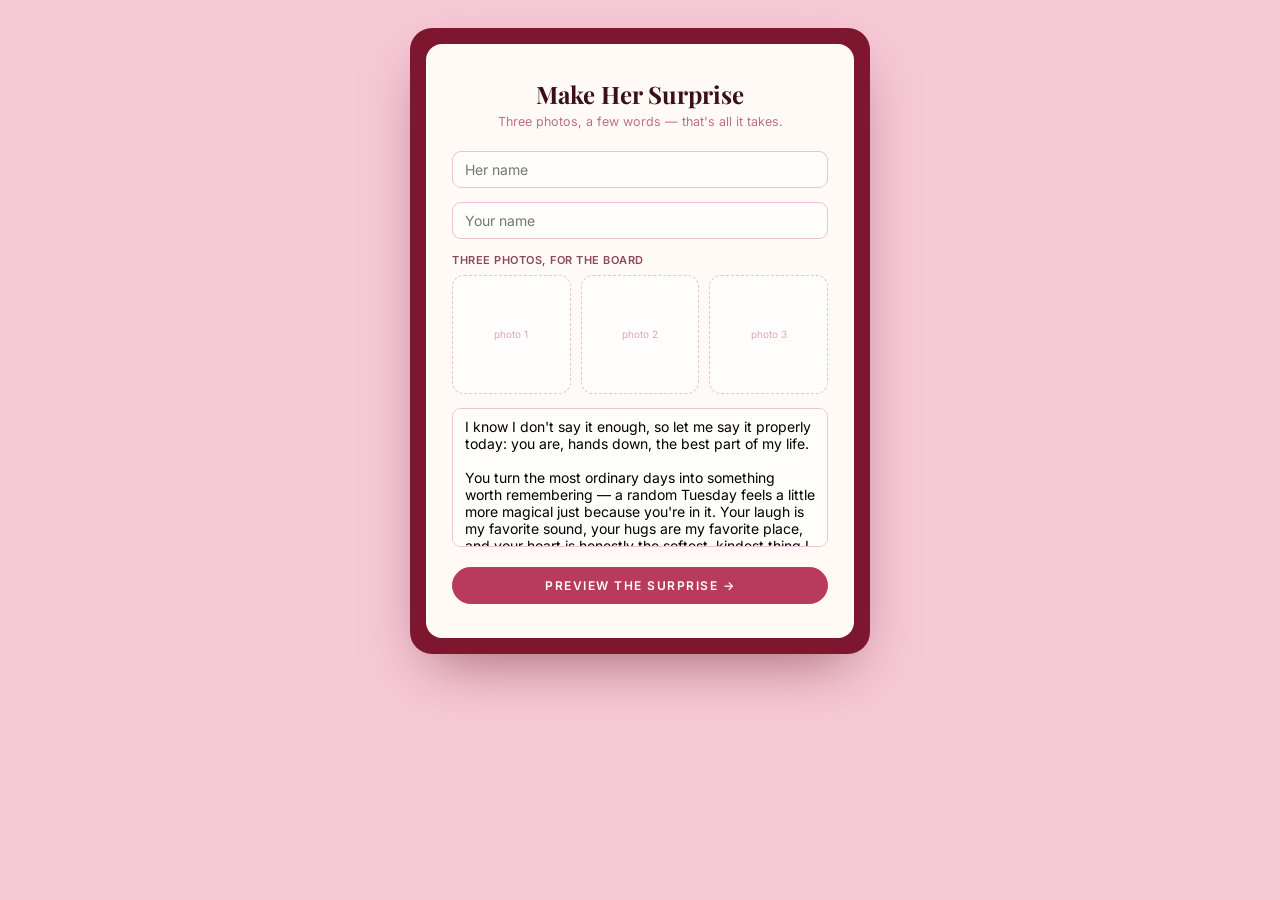
==== index.html @ c4ba706a "Update index.html" ====
<!DOCTYPE html>
<html lang="en">
<head>
<meta charset="UTF-8" />
<meta name="viewport" content="width=device-width, initial-scale=1.0" />
<title>Happy Girlfriend's Day 💕</title>
<link rel="preconnect" href="https://fonts.googleapis.com" />
<link rel="preconnect" href="https://fonts.gstatic.com" crossorigin />
<link href="https://fonts.googleapis.com/css2?family=Playfair+Display:ital,wght@0,600;0,700;1,500;1,600&family=Dancing+Script:wght@500;600;700&family=Inter:wght@400;500;600&display=swap" rel="stylesheet" />
<script src="https://checkout.razorpay.com/v1/checkout.js"></script>
<script src="https://cdn.jsdelivr.net/npm/@supabase/supabase-js@2"></script>
<script src="https://cdnjs.cloudflare.com/ajax/libs/jspdf/2.5.1/jspdf.umd.min.js"></script>
<script>
  // runs immediately, before the body paints — if this is a shared link
  // (?id=... or ?d=...) mark <html> so CSS can hide the edit form and show
  // a loader instead of ever letting it flash on screen
  (function(){
    var params = new URLSearchParams(location.search);
    if(params.get('id') || params.get('d')){
      document.documentElement.classList.add('viewer-boot');
    }
  })();
</script>
<style>
  *,*::before,*::after{box-sizing:border-box;margin:0;padding:0}
  body{
    font-family:'Inter',sans-serif;
    background:#f6c9d6;
    min-height:100vh;
    display:flex;align-items:flex-start;justify-content:center;
    padding:28px 14px 80px;
  }
  .font-display{font-family:'Playfair Display',serif}
  .font-script{font-family:'Dancing Script',cursive}

  /* ---- outer frame w/ bow+heart pattern ---- */
  .frame{
    width:100%;max-width:460px;
    background:#7d1730;
    border-radius:22px;
    padding:16px;
    position:relative;
    box-shadow:0 24px 60px -20px rgba(90,10,30,.55);
  }
  .frame-pattern{
    position:absolute;inset:0;border-radius:22px;
    background-image:
      radial-gradient(circle at 8% 12%, rgba(255,255,255,.05) 0 3px, transparent 4px),
      radial-gradient(circle at 32% 30%, rgba(255,255,255,.05) 0 3px, transparent 4px),
      radial-gradient(circle at 58% 10%, rgba(255,255,255,.05) 0 3px, transparent 4px),
      radial-gradient(circle at 84% 26%, rgba(255,255,255,.05) 0 3px, transparent 4px),
      radial-gradient(circle at 14% 54%, rgba(255,255,255,.05) 0 3px, transparent 4px),
      radial-gradient(circle at 44% 68%, rgba(255,255,255,.05) 0 3px, transparent 4px),
      radial-gradient(circle at 70% 52%, rgba(255,255,255,.05) 0 3px, transparent 4px),
      radial-gradient(circle at 92% 74%, rgba(255,255,255,.05) 0 3px, transparent 4px),
      radial-gradient(circle at 20% 88%, rgba(255,255,255,.05) 0 3px, transparent 4px),
      radial-gradient(circle at 62% 92%, rgba(255,255,255,.05) 0 3px, transparent 4px);
    pointer-events:none;
  }
  .frame-icons{position:absolute;inset:0;pointer-events:none;overflow:hidden;border-radius:22px}
  .frame-icons svg{position:absolute;opacity:.16}

  .card{
    position:relative;z-index:1;
    background:#fffaf5;
    border-radius:16px;
    min-height:560px;
    display:flex;flex-direction:column;
    overflow:hidden;
  }

  /* corner cherries */
  .corner-deco{position:absolute;width:46px;height:52px;z-index:2;opacity:.92}
  .corner-tr{top:14px;right:16px}
  .corner-bl{bottom:14px;left:16px;transform:scaleX(-1)}

  @keyframes fadeUp{from{opacity:0;transform:translateY(10px)}to{opacity:1;transform:translateY(0)}}
  @keyframes spin{to{transform:rotate(360deg)}}
  @keyframes pop{0%,100%{transform:scale(1)}50%{transform:scale(1.035)}}
  .fade-up{animation:fadeUp .5s ease both}
  .spinner{width:26px;height:26px;border-radius:50%;border:3px solid #ecc3cf;border-top-color:#b83b5e;animation:spin .8s linear infinite}

  .btn{
    padding:10px 26px;border-radius:24px;font-size:12px;font-weight:600;
    letter-spacing:1.5px;text-transform:uppercase;cursor:pointer;
    border:1.5px solid #b83b5e;background:#b83b5e;color:#fff;font-family:'Inter',sans-serif;
    transition:transform .15s,opacity .15s;
  }
  .btn:hover{transform:translateY(-1px)}
  .btn:disabled{opacity:.4;cursor:not-allowed;transform:none}
  .btn-ghost{
    padding:10px 26px;border-radius:24px;font-size:12px;font-weight:600;
    letter-spacing:1.5px;text-transform:uppercase;cursor:pointer;
    border:1.5px solid #b83b5e;background:transparent;color:#b83b5e;font-family:'Inter',sans-serif;
  }
  .btn-sm{padding:8px 16px;font-size:11px}

  .inp{
    width:100%;padding:9px 12px;border-radius:9px;border:1.5px solid #ecc3cf;
    font-size:14px;font-family:'Inter',sans-serif;outline:none;background:#fffdfb;
  }
  .inp:focus{border-color:#b83b5e}

  .photo-slot{
    border:1.5px dashed #ecc3cf;border-radius:12px;aspect-ratio:1/1;
    display:flex;align-items:center;justify-content:center;cursor:pointer;
    overflow:hidden;position:relative;background:#fffdfb;
  }
  .photo-slot img{width:100%;height:100%;object-fit:cover}

  ::-webkit-scrollbar{width:0}

  .write-cursor{
    display:inline-block;width:1.5px;height:12px;background:#b83b5e;
    margin-left:2px;vertical-align:-1px;animation:blinkCursor .9s steps(1) infinite;
  }
  @keyframes blinkCursor{50%{opacity:0}}

  /* ---- phone lock-screen notifications (step 0.5) ---- */
  .phone-bg{
    flex:1;display:flex;flex-direction:column;align-items:center;
    background:linear-gradient(180deg,#f6c9d6,#f3b4c8);
    padding:26px 18px 30px;
  }
  .phone-time{color:#fff;text-align:center;margin-bottom:22px;text-shadow:0 2px 6px rgba(120,20,50,.25)}
  .phone-time .hh{font-family:'Playfair Display',serif;font-size:44px;font-weight:700;line-height:1}
  .phone-time .dd{font-size:12px;letter-spacing:1px;margin-top:4px;opacity:.9;font-family:'Inter',sans-serif}
  .notif{
    width:100%;max-width:320px;background:#fffaf5;border-radius:16px;
    padding:11px 13px;display:flex;gap:10px;margin-bottom:10px;
    box-shadow:0 10px 20px -10px rgba(120,20,50,.35);
  }
  .notif-ico{width:34px;height:34px;border-radius:10px;flex-shrink:0;display:flex;align-items:center;justify-content:center;font-size:16px}
  .notif-body{flex:1;min-width:0}
  .notif-top{display:flex;justify-content:space-between;font-size:9.5px;color:#b8718a;text-transform:uppercase;letter-spacing:.4px;margin-bottom:2px;font-family:'Inter',sans-serif}
  .notif-sender{font-size:12.5px;font-weight:600;color:#3a0f1a;font-family:'Inter',sans-serif}
  .notif-msg{font-size:11.5px;color:#6b3648;white-space:nowrap;overflow:hidden;text-overflow:ellipsis;font-family:'Inter',sans-serif}
  .notif-target{
    cursor:pointer;background:#fdeef0;border:1.5px solid #e28aa3;
    animation:pop 1.6s ease-in-out infinite;
  }
  .notif-target .notif-ico{background:#b83b5e;color:#fff}
  .phone-hint{color:#fff;font-size:13px;margin-top:14px;text-shadow:0 1px 4px rgba(120,20,50,.25);font-family:'Dancing Script',cursive}

  /* ---- certification / agreement page ---- */
  .agree-card{
    background:#fffaf5;border:1.5px solid #ecc3cf;border-radius:16px;
    padding:18px 18px 20px;box-shadow:0 14px 28px -14px rgba(184,59,94,.35);
  }
  .agree-item{display:flex;gap:10px;align-items:flex-start;padding:9px 0;border-bottom:1px dashed #f3d3da;font-size:12px;color:#4a2530;line-height:1.4;font-family:'Inter',sans-serif}
  .agree-item:last-child{border-bottom:none}
  .agree-check{width:20px;height:20px;border:1.5px solid #ecc3cf;border-radius:6px;flex-shrink:0;display:flex;align-items:center;justify-content:center;background:#fff;margin-top:1px;font-size:13px;font-weight:700;color:#b83b5e}
  .agree-check.locked{background:#fdeef0;color:#e28aa3;border-color:#f3d3da}
  .agree-check.final{cursor:pointer}
  .agree-check.final.checked{background:#e8f5ea;color:#4a8a5c;border-color:#c8e6cb}
  .agree-final-row{cursor:pointer}
  .agree-terms{display:flex;justify-content:space-between;font-size:10.5px;color:#b8718a;margin-top:12px;padding-top:10px;border-top:1px solid #ecc3cf;font-family:'Inter',sans-serif}

  /* ---- pinterest-style vision board (final step) ---- */
  .board-masonry{column-count:2;column-gap:14px;padding:6px 4px 4px}
  .board-item{break-inside:avoid;margin-bottom:16px}
  .board-item.full-span{column-span:all}
  .board-photo{background:#fffefd;padding:8px 8px 22px;border-radius:3px;box-shadow:0 12px 24px -10px rgba(184,59,94,.45);position:relative}
  .board-photo img{width:100%;object-fit:cover;border-radius:1px;display:block;background:#f3d3da}
  .board-photo.focus img{aspect-ratio:4/5}
  .board-photo.side{width:80%;margin:0 auto}
  .board-photo.side img{aspect-ratio:1/1}
  .board-caption{position:absolute;left:50%;bottom:5px;transform:translateX(-50%);font-family:'Dancing Script',cursive;font-size:13px;font-weight:600;color:#b83b5e;white-space:nowrap}
  .board-note{background:#fff8f4;border:1px solid #f3d3da;border-radius:10px;padding:13px 12px;box-shadow:0 10px 20px -12px rgba(184,59,94,.4);font-size:10.5px;color:#6b3648;line-height:1.6;text-align:left}
  .board-note h4{font-family:'Dancing Script',cursive;font-size:16px;color:#b83b5e;margin-bottom:6px;font-weight:600;text-align:center}
  .board-note ul{list-style:none;text-align:left}
  .board-note li{margin-bottom:4px;padding-left:13px;position:relative}
  .board-note li::before{content:'♥';position:absolute;left:0;top:1px;font-size:8px;color:#e28aa3}
  .board-tape{position:absolute;width:44px;height:15px;background:rgba(247,214,222,.9);border:1px solid rgba(184,59,94,.15);top:-8px;left:50%;transform:translateX(-50%) rotate(-3deg);border-radius:2px;box-shadow:0 2px 3px rgba(0,0,0,.08);z-index:2}
  .board-clip{position:absolute;top:-12px;right:14px;font-size:20px;transform:rotate(14deg);z-index:2;filter:drop-shadow(0 2px 2px rgba(0,0,0,.15))}
  .board-heart{position:absolute;font-size:15px;z-index:2;filter:drop-shadow(0 1px 1px rgba(0,0,0,.12))}
  .board-quote{font-family:'Playfair Display',serif;font-style:italic;font-size:13px;color:#3a0f1a;padding:16px 18px;background:#fdeef0;border-radius:12px;line-height:1.65;position:relative}
  .board-quote::before,.board-quote::after{content:'"';font-family:'Playfair Display',serif;font-size:26px;color:#e28aa3;position:absolute}
  .board-quote::before{top:2px;left:8px}
  .board-quote::after{bottom:-14px;right:10px}
  .board-ribbon{background:#b83b5e;color:#fff;border-radius:10px;padding:12px 10px;font-size:11px;letter-spacing:.3px;text-align:center;line-height:1.6}
  .board-ribbon .font-script{font-size:16px;display:block;margin-top:2px}

  /* shared-link boot state — kills the form flash before JS decides what to show */
  html.viewer-boot #step-intake{display:none !important}
  html.viewer-boot #step-bootload{display:flex !important}
</style>
</head>
<body>

<div class="frame" id="frame">
  <div class="frame-pattern"></div>
  <div class="frame-icons" id="frame-icons"></div>
  <div class="card" id="card">

    <!-- ============ STEP BOOT — SHARED LINK LOADING / ERROR ============ -->
    <section id="step-bootload" style="display:none;flex:1;flex-direction:column;align-items:center;justify-content:center;padding:36px 26px;text-align:center">
      <div class="spinner" id="bootload-spinner"></div>
      <div style="margin-top:16px;font-size:12.5px;color:#b8718a" id="bootload-text">Opening your surprise…</div>
      <button id="bootload-retry" class="btn btn-sm" style="display:none;margin-top:18px" onclick="location.reload()">Retry</button>
    </section>

    <!-- ============ STEP 0 — INTAKE ============ -->
    <section id="step-intake" class="fade-up" style="padding:34px 26px;flex:1;display:flex;flex-direction:column">
      <div id="resume-banner" style="display:none;background:#fff2f5;border:1.5px solid #ecc3cf;border-radius:12px;padding:12px 14px;margin-bottom:18px;font-size:12px;color:#8a4a5c">
        <div style="margin-bottom:8px">You already paid for a surprise that didn't finish generating. Want to pick up where it left off?</div>
        <div style="display:flex;gap:8px">
          <button class="btn btn-sm" style="flex:1" onclick="resumePendingOrder()">Resume</button>
          <button class="btn-ghost btn-sm" style="flex:1" onclick="discardPendingOrder()">Discard</button>
        </div>
      </div>
      <div class="font-display" style="font-size:24px;font-weight:700;color:#3a0f1a;text-align:center;margin-bottom:4px">Make Her Surprise</div>
      <p style="text-align:center;color:#b8718a;font-size:12.5px;margin-bottom:22px">Three photos, a few words — that's all it takes.</p>

      <div style="display:flex;flex-direction:column;gap:14px">
        <input id="in-recipient" class="inp" placeholder="Her name" />
        <input id="in-sender" class="inp" placeholder="Your name" />

        <div>
          <div style="font-size:11px;color:#8a4a5c;font-weight:600;letter-spacing:.5px;text-transform:uppercase;margin-bottom:8px">Three photos, for the board</div>
          <div style="display:grid;grid-template-columns:repeat(3,1fr);gap:10px">
            <div class="photo-slot" data-slot="0" onclick="pickPhoto(0)"><span style="font-size:10px;color:#d9a9b5;text-align:center;padding:0 6px">photo 1</span></div>
            <div class="photo-slot" data-slot="1" onclick="pickPhoto(1)"><span style="font-size:10px;color:#d9a9b5;text-align:center;padding:0 6px">photo 2</span></div>
            <div class="photo-slot" data-slot="2" onclick="pickPhoto(2)"><span style="font-size:10px;color:#d9a9b5;text-align:center;padding:0 6px">photo 3</span></div>
          </div>
          <input type="file" id="file-input" accept="image/*" class="hidden" style="display:none" />
        </div>

        <textarea id="in-message" class="inp" rows="7" style="resize:none">I know I don't say it enough, so let me say it properly today: you are, hands down, the best part of my life.

You turn the most ordinary days into something worth remembering — a random Tuesday feels a little more magical just because you're in it. Your laugh is my favorite sound, your hugs are my favorite place, and your heart is honestly the softest, kindest thing I know.

Thank you for choosing me, again and again, even on the days I don't make it easy. I promise to keep choosing you right back — today, tomorrow, and every ordinary Tuesday after that.

Happy Girlfriend's Day, my love. You're stuck with me forever now. 💕</textarea>
      </div>

      <div id="intake-err" style="display:none;color:#c62828;font-size:12px;margin-top:10px">Add both names and a message first.</div>
      <button class="btn" style="margin-top:20px;width:100%" onclick="startPreview()">Preview the Surprise →</button>
    </section>

    <!-- ============ STEP PAY — COUPON + PAYMENT ============ -->
    <section id="step-payment" style="display:none;flex:1;flex-direction:column;padding:34px 26px">
      <div class="font-display" style="font-size:22px;font-weight:700;color:#3a0f1a;text-align:center;margin-bottom:6px">Almost there</div>
      <p style="text-align:center;color:#b8718a;font-size:12.5px;margin-bottom:26px">Unlock the link to send it to her.</p>

      <div style="background:#fff2f5;border-radius:14px;padding:20px;text-align:center;margin-bottom:18px">
        <div style="font-size:11px;letter-spacing:1.5px;text-transform:uppercase;color:#b8718a;margin-bottom:6px">Total</div>
        <div class="font-display" id="pay-price" style="font-size:34px;font-weight:700;color:#b83b5e">₹99</div>
        <div id="pay-coupon-applied" style="display:none;font-size:11px;color:#4a8a5c;margin-top:4px"></div>
      </div>

      <div style="display:flex;gap:8px;margin-bottom:6px">
        <input id="in-coupon" class="inp" placeholder="Have a coupon code?" style="text-transform:uppercase" />
        <button class="btn-ghost btn-sm" onclick="applyCoupon()">Apply</button>
      </div>
      <div id="coupon-err" style="display:none;color:#c62828;font-size:12px;margin-bottom:8px">Invalid coupon code.</div>

      <button id="pay-btn" class="btn" style="margin-top:18px;width:100%" onclick="handlePayment()">Pay & Get Link</button>
      <button class="btn-ghost" style="margin-top:10px;width:100%" onclick="goTo('step-gallery')">← Back</button>

      <div id="pay-loading" style="display:none;align-items:center;justify-content:center;gap:10px;margin-top:18px">
        <div class="spinner"></div>
        <span id="pay-loading-text" style="font-size:12.5px;color:#b8718a">Creating your surprise…</span>
      </div>

      <div id="pay-fail" style="display:none;background:#fff2f5;border:1.5px solid #ecc3cf;border-radius:12px;padding:14px;margin-top:18px;font-size:12px;color:#8a4a5c;text-align:center">
        <div style="margin-bottom:10px">Payment went through, but we hit a snag creating the link. Your payment is safe — just tap retry.</div>
        <button class="btn" style="width:100%" onclick="retryFinalize()">Retry</button>
      </div>
    </section>

    <!-- ============ STEP LINK — SHAREABLE LINK ============ -->
    <section id="step-linkout" style="display:none;flex:1;flex-direction:column;align-items:center;justify-content:center;padding:36px 26px;text-align:center">
      <div class="font-display fade-up" style="font-size:22px;font-weight:700;color:#3a0f1a;margin-bottom:10px">It's ready 💕</div>
      <p style="color:#b8718a;font-size:12.5px;margin-bottom:20px">Copy this link and send it to her.</p>
      <div style="display:flex;gap:8px;width:100%">
        <input id="out-link" class="inp" readonly style="font-size:11px" />
        <button class="btn btn-sm" onclick="copyLink()">Copy</button>
      </div>
      <div id="copy-msg" style="display:none;color:#4a8a5c;font-size:11px;margin-top:8px">Copied!</div>
      <button class="btn-ghost" style="margin-top:20px" onclick="goTo('step-notifications')">Preview it</button>
    </section>

    <!-- ============ STEP 1 — NOTIFICATIONS (phone lock screen) ============ -->
    <section id="step-notifications" style="display:none;flex:1;flex-direction:column">
      <button id="notif-edit-btn" class="btn-ghost btn-sm" style="position:absolute;top:14px;left:14px;z-index:5" onclick="goTo('step-intake')">← Edit</button>
      <div class="phone-bg">
        <div class="phone-time">
          <div class="hh" id="notif-clock">9:41</div>
          <div class="dd">Girlfriend's Day</div>
        </div>

        <div class="notif">
          <div class="notif-ico" style="background:#ffe3ec">📦</div>
          <div class="notif-body">
            <div class="notif-top"><span>Delivery</span><span>2m</span></div>
            <div class="notif-sender">Your package</div>
            <div class="notif-msg">Out for delivery, arriving today</div>
          </div>
        </div>
        <div class="notif">
          <div class="notif-ico" style="background:#e3f3e6">💧</div>
          <div class="notif-body">
            <div class="notif-top"><span>Reminder</span><span>6m</span></div>
            <div class="notif-sender">Hydration check</div>
            <div class="notif-msg">Drink some water, you forgot again</div>
          </div>
        </div>
        <div class="notif">
          <div class="notif-ico" style="background:#f3e3fb">🎧</div>
          <div class="notif-body">
            <div class="notif-top"><span>Music</span><span>14m</span></div>
            <div class="notif-sender">Your playlist</div>
            <div class="notif-msg">Updated with 12 new tracks</div>
          </div>
        </div>
        <div class="notif notif-target" onclick="openNotification()">
          <div class="notif-ico">💌</div>
          <div class="notif-body">
            <div class="notif-top"><span>Now</span><span>•</span></div>
            <div class="notif-sender" id="notif-sender-name">Someone</div>
            <div class="notif-msg">sent you something 💕 tap to open</div>
          </div>
        </div>
        <div class="phone-hint">tap the glowing one</div>
      </div>
    </section>

    <!-- ============ STEP 2 — ENVELOPE ============ -->
    <section id="step-envelope" style="display:none;flex:1;flex-direction:column;align-items:center;justify-content:center;padding:36px 26px;text-align:center">
      <button id="env-edit-btn" class="btn-ghost btn-sm" style="position:absolute;top:14px;left:14px;z-index:5" onclick="goBackTo('step-intake')">← Edit</button>
      <div class="font-display fade-up" style="font-size:26px;font-weight:700;color:#3a0f1a;margin-bottom:26px" id="env-title">Happy Girlfriend's Day</div>

      <div id="envelope" class="fade-up" onclick="openEnvelope()" style="cursor:pointer;width:230px;position:relative;perspective:600px">
        <div style="width:230px;height:150px;background:#fff6f0;border-radius:6px;position:relative;box-shadow:0 16px 30px -12px rgba(90,10,30,.35);overflow:hidden">
          <img id="env-photo" src="photo1.jpeg" style="width:100%;height:100%;object-fit:cover;opacity:.9" />
          <div style="position:absolute;inset:0;background:linear-gradient(160deg,rgba(255,246,240,.55),rgba(255,246,240,.15))"></div>
          <div id="env-flap" style="position:absolute;top:0;left:0;width:0;height:0;border-left:115px solid transparent;border-right:115px solid transparent;border-top:78px solid #fdeef0;transform-origin:top;transition:transform .6s ease"></div>
          <div style="position:absolute;top:58px;left:50%;transform:translateX(-50%);width:38px;height:38px;border-radius:50%;background:radial-gradient(circle at 35% 30%,#e28aa3,#b83b5e);display:flex;align-items:center;justify-content:center;box-shadow:0 3px 6px rgba(0,0,0,.25);z-index:2">
            <span style="color:#fff;font-family:'Playfair Display',serif;font-style:italic;font-size:16px">C</span>
          </div>
        </div>
      </div>
      <div class="font-script fade-up" style="font-size:15px;color:#b8718a;margin-top:18px" id="env-hint">tap to open</div>
      <div style="font-size:10px;letter-spacing:2px;color:#d9a9b5;text-transform:uppercase;margin-top:30px">designs by joy</div>
    </section>

    <!-- ============ STEP 2.5 — GIF WELCOME ============ -->
    <section id="step-gif" style="display:none;flex:1;flex-direction:column;align-items:center;justify-content:center;padding:34px 26px;text-align:center;position:relative;overflow:hidden">
      <button class="btn-ghost btn-sm" style="position:absolute;top:14px;left:14px;z-index:5" onclick="goBackTo('step-envelope')">← Back</button>
      <div style="position:absolute;top:18px;left:22px;font-size:16px;opacity:.5">🎀</div>
      <div style="position:absolute;top:26px;right:26px;font-size:14px;opacity:.5">💗</div>
      <div style="position:absolute;bottom:22px;left:28px;font-size:14px;opacity:.4">💌</div>
      <div style="position:absolute;bottom:16px;right:20px;font-size:16px;opacity:.5">🎀</div>

      <div class="font-script fade-up" style="font-size:28px;color:#b83b5e;margin-bottom:4px">welcome, love</div>
      <p class="fade-up" style="color:#8a4a5c;font-size:12px;margin-bottom:22px;letter-spacing:.3px">a little something, just for you</p>

      <div class="fade-up" style="width:200px;background:#fffaf5;padding:10px 10px 16px;border-radius:16px;box-shadow:0 20px 36px -14px rgba(184,59,94,.45);transform:rotate(-2deg);position:relative;border:1px solid #f3d3da">
        <div style="position:absolute;top:-12px;left:-12px;font-size:22px;transform:rotate(-8deg)">💗</div>
        <div style="position:absolute;top:-10px;right:-14px;font-size:18px;transform:rotate(10deg)">🎀</div>
        <img src="https://media1.giphy.com/media/v1.Y2lkPTc5MGI3NjExeHk0c2pwMHNnMHVtMmEzNnlyNzhjN2J0OXpiMTJyZ3JjMTdzd21paiZlcD12MV9pbnRlcm5hbF9naWZfYnlfaWQmY3Q9Zw/s6fnVyWTfM2nUKuMVY/giphy.gif" alt="a warm hug" style="width:100%;border-radius:10px;display:block" />
        <div style="position:absolute;bottom:-10px;right:-10px;font-size:20px;transform:rotate(-6deg)">💕</div>
      </div>

      <div class="font-display fade-up" style="font-size:14.5px;font-style:italic;color:#3a0f1a;margin-top:24px;max-width:260px;line-height:1.65">
        Every hug, every quiet moment, every little "us" — that's what this is for.
      </div>
      <div class="font-script fade-up" style="font-size:15px;color:#b8718a;margin-top:6px">happy girlfriend's day 💕</div>

      <button class="btn fade-up" style="margin-top:28px" onclick="goTo('step-letter')">Open the letter →</button>
    </section>

    <!-- ============ STEP 3 — LETTER ============ -->
    <section id="step-letter" style="display:none;flex:1;flex-direction:column">
      <div style="display:flex;flex:1;min-height:0">
        <div style="width:38%;position:relative;overflow:hidden">
          <img id="letter-photo" src="photo.jpeg" style="width:100%;height:100%;object-fit:cover" />
        </div>
        <div style="width:62%;padding:26px 20px 20px;display:flex;flex-direction:column;position:relative">
          <div style="position:absolute;top:12px;right:14px;font-size:15px;opacity:.55">💗</div>
          <div class="font-display" style="font-size:19px;font-style:italic;font-weight:600;color:#3a0f1a;margin-bottom:6px">Dear <span id="letter-name"></span>,</div>
          <div style="width:34px;height:2px;background:#e7b9c6;border-radius:2px;margin-bottom:14px"></div>
          <div id="letter-body" style="font-size:12.5px;line-height:22px;color:#4a2530;flex:1;overflow-y:auto;white-space:pre-wrap;border-left:1.5px dashed #ecc3cf;padding-left:10px;background-image:repeating-linear-gradient(to bottom, transparent, transparent 21px, #f3d3da 22px);background-position:10px 3px"><span id="letter-body-text"></span><span id="letter-cursor" class="write-cursor"></span></div>
          <div class="font-display" style="font-style:italic;font-size:13px;color:#b83b5e;margin-top:14px;text-align:right">— <span id="letter-sender"></span></div>
          <div style="display:flex;justify-content:space-between;margin-top:14px">
            <button class="btn-ghost btn-sm" onclick="goTo('step-gif')">← Back</button>
            <button class="btn btn-sm" onclick="goTo('step-agreement')">Next</button>
          </div>
        </div>
      </div>
    </section>

    <!-- ============ STEP 3.5 — CERTIFICATION / AGREEMENT ============ -->
    <section id="step-agreement" style="display:none;flex:1;flex-direction:column;padding:30px 24px 24px">
      <div class="font-display" style="font-size:19px;font-weight:700;color:#3a0f1a;text-align:center;margin-bottom:2px">Certificate of Official Girlfriend-ness</div>
      <div class="font-script" style="font-size:15px;color:#b83b5e;text-align:center;margin-bottom:16px">read carefully, tick honestly</div>

      <div class="agree-card">
        <div style="font-size:11px;color:#b8718a;margin-bottom:10px;font-family:'Inter',sans-serif">By continuing, <b id="agree-recipient-name" style="color:#3a0f1a">she</b> confirms the following is true:</div>

        <div class="agree-item"><div class="agree-check locked">✓</div><div>Puts up with his jokes, every single time</div></div>
        <div class="agree-item"><div class="agree-check locked">✓</div><div>Steals the blanket and somehow still gets the credit</div></div>
        <div class="agree-item"><div class="agree-check locked">✓</div><div>Always right, even when she isn't — especially then</div></div>
        <div class="agree-item"><div class="agree-check locked">✓</div><div>Makes an ordinary Tuesday feel like a good day</div></div>
        <div class="agree-item agree-final-row" onclick="toggleAgree()">
          <div class="agree-check final" id="agree-final-check"></div>
          <div><b>Officially agrees to stay his favorite person — no takebacks, no expiry</b></div>
        </div>

        <div class="agree-terms">
          <span>Term: Forever</span>
          <span>Notice period: None</span>
        </div>
      </div>

      <div style="display:flex;flex-direction:column;gap:10px;margin-top:20px">
        <button id="agree-cert-btn" class="btn" style="width:100%" disabled onclick="downloadCertificate()">Download Certificate</button>
        <div style="display:flex;justify-content:space-between">
          <button class="btn-ghost btn-sm" onclick="goBackToLetter()">← Back</button>
          <button id="agree-next-btn" class="btn-ghost btn-sm" disabled onclick="goTo('step-gallery')">Continue →</button>
        </div>
      </div>
    </section>

    <!-- ============ STEP 4 — VISION BOARD (pinterest-style masonry, final) ============ -->
    <section id="step-gallery" style="display:none;flex:1;flex-direction:column;padding:28px 22px 24px;text-align:center;overflow-y:auto">
      <div class="font-script fade-up" style="font-size:22px;color:#3a0f1a;margin-bottom:4px">every little moment, with you</div>
      <div class="fade-up" style="font-size:10.5px;letter-spacing:1px;color:#cda5ae;text-transform:uppercase;margin-bottom:16px">pinned, just for her</div>

      <div class="board-masonry">

        <!-- focus photo 1 (user upload #1) -->
        <div class="board-item fade-up">
          <div class="board-photo focus" style="transform:rotate(-4deg)">
            <div class="board-tape" style="transform:translateX(-50%) rotate(-6deg)"></div>
            <img id="board-photo-0" src="" />
            <div class="board-caption">My Favorite Person</div>
          </div>
        </div>

        <!-- note -->
        <div class="board-item fade-up" style="transform:rotate(2deg)">
          <div class="board-note">
            <h4>Reasons Why I Love You</h4>
            <ul>
              <li>You understand me like no one else</li>
              <li>You make me smile every day</li>
              <li>You're my peace in the chaos</li>
              <li>You're my today &amp; all my tomorrows</li>
            </ul>
          </div>
        </div>

        <!-- local secondary photo A -->
        <div class="board-item fade-up">
          <div class="board-photo side" style="transform:rotate(3deg)">
            <span class="board-clip">📎</span>
            <img src="photo.jpeg" />
            <div class="board-caption">For my Love</div>
          </div>
        </div>

        <!-- focus photo 2 (user upload #2) -->
        <div class="board-item fade-up">
          <div class="board-photo focus" style="transform:rotate(3deg)">
            <span class="board-clip">📎</span>
            <img id="board-photo-1" src="" />
            <div class="board-caption">My Happiness</div>
          </div>
        </div>

        <!-- quote, full width -->
        <div class="board-item full-span fade-up" style="padding:0 4px">
          <div class="board-quote">You're not just my girlfriend — you're my best friend, my safe place, and my greatest blessing.</div>
        </div>

        <!-- focus photo 3 (user upload #3) -->
        <div class="board-item fade-up">
          <div class="board-photo focus" style="transform:rotate(-3deg)">
            <div class="board-tape"></div>
            <img id="board-photo-2" src="" />
            <div class="board-caption">You + Me</div>
          </div>
        </div>

        <!-- note -->
        <div class="board-item fade-up" style="transform:rotate(-2deg)">
          <div class="board-note">
            <h4>With You</h4>
            <ul>
              <li>I laugh a little louder</li>
              <li>I worry a little less</li>
              <li>I smile a lot more</li>
              <li>I love a lot deeper</li>
            </ul>
          </div>
        </div>

        <!-- local secondary photo B -->
        <div class="board-item fade-up">
          <div class="board-photo side" style="transform:rotate(-2deg)">
            <span class="board-clip" style="right:auto;left:14px;transform:rotate(-14deg)">📎</span>
            <img src="download (1).png" />
            <div class="board-caption">The Goal</div>
          </div>
        </div>

        <!-- ribbon, full width -->
        <div class="board-item full-span fade-up">
          <div class="board-ribbon">
            every moment with you is my favorite
            <span class="font-script">I Love You 💕</span>
          </div>
        </div>

      </div>

      <div style="display:flex;justify-content:space-between;margin-top:26px" id="gallery-actions">
        <button class="btn-ghost" onclick="goTo('step-agreement')">← Back</button>
        <button class="btn" onclick="goToPayment()">Generate Link →</button>
      </div>
      <button class="btn-ghost" style="margin-top:10px;width:100%" onclick="restartFlow()" id="gallery-restart">Start Over</button>
    </section>

  </div>
</div>

<script>
/* ---------- config ---------- */
const SUPABASE_URL = 'https://sdllonxgnaxlyvtowfku.supabase.co';
const SUPABASE_ANON_KEY = 'eyJhbGciOiJIUzI1NiIsInR5cCI6IkpXVCJ9.eyJpc3MiOiJzdXBhYmFzZSIsInJlZiI6InNkbGxvbnhnbmF4bHl2dG93Zmt1Iiwicm9sZSI6ImFub24iLCJpYXQiOjE3ODUxMzk3OTQsImV4cCI6MjEwMDcxNTc5NH0.tn2vWiph6mAv7VKdM4Hl8_VtegmDbfTvZirxiZovL4M';
const sb = window.supabase.createClient(SUPABASE_URL, SUPABASE_ANON_KEY);
const RAZORPAY_KEY = 'rzp_live_SmizRaPApu81ZS';
const BASE_PRICE = 99;
const COUPONS = { 'FAHH': 0, 'FAHH1': 1, 'LOVE': 59, 'ANJ50': 59 };
const PHOTO_COUNT = 3; // photos collected from the user for the vision board's focus spots

/* ---------- state ---------- */
let state = { recipient:'', sender:'', message:'', photos:[null,null,null], photoFiles:[null,null,null] };
let activeSlot = null;
let currentPrice = BASE_PRICE;
let appliedCoupon = null;
let isViewerMode = false;

/* ---------- decorative corner cherries + scattered bow/heart icons ---------- */
function cherrySVG(){
  return `<svg viewBox="0 0 40 44" width="40" height="44" xmlns="http://www.w3.org/2000/svg">
    <path d="M20 4 Q20 14 20 20" stroke="#e7b9c6" stroke-width="1.4" fill="none"/>
    <path d="M12 6 Q20 2 28 6" stroke="#e7b9c6" stroke-width="1.4" fill="none"/>
    <circle cx="14" cy="30" r="8" fill="#b83b5e"/>
    <circle cx="26" cy="30" r="8" fill="#93304c"/>
  </svg>`;
}
(function initDeco(){
  const tr=document.createElement('div'); tr.className='corner-deco corner-tr'; tr.innerHTML=cherrySVG();
  const bl=document.createElement('div'); bl.className='corner-deco corner-bl'; bl.innerHTML=cherrySVG();
  document.getElementById('frame').append(tr,bl);
})();

function bowHeartSVG(){
  return `<svg viewBox="0 0 30 30" width="22" height="22"><path d="M15 8c-2-4-8-3-8 1 0 4 5 6 8 10 3-4 8-6 8-10 0-4-6-5-8-1z" fill="#ffffff"/></svg>`;
}
(function scatterIcons(){
  const wrap = document.getElementById('frame-icons');
  const positions = [[6,8],[88,6],[10,92],[90,90],[50,4],[4,50],[94,50],[50,95]];
  positions.forEach(([x,y])=>{
    const el=document.createElement('div');
    el.style.left=x+'%'; el.style.top=y+'%'; el.style.transform='translate(-50%,-50%)';
    el.innerHTML=bowHeartSVG();
    wrap.appendChild(el);
  });
})();

/* ---------- intake ---------- */
function pickPhoto(idx){ activeSlot = idx; document.getElementById('file-input').click(); }

function compressImage(file, maxDim=720, quality=0.68){
  return new Promise((resolve, reject)=>{
    const reader = new FileReader();
    reader.onerror = ()=> reject(new Error('Could not read file'));
    reader.onload = (e)=>{
      const img = new Image();
      img.onerror = ()=> reject(new Error('Could not load image'));
      img.onload = ()=>{
        let w = img.width, h = img.height;
        if(w > h && w > maxDim){ h = Math.round(h * maxDim / w); w = maxDim; }
        else if(h >= w && h > maxDim){ w = Math.round(w * maxDim / h); h = maxDim; }
        const canvas = document.createElement('canvas');
        canvas.width = w; canvas.height = h;
        canvas.getContext('2d').drawImage(img, 0, 0, w, h);
        resolve(canvas.toDataURL('image/jpeg', quality));
      };
      img.src = e.target.result;
    };
    reader.readAsDataURL(file);
  });
}
function dataUrlToBlob(dataUrl){
  const [meta, b64] = dataUrl.split(',');
  const mime = meta.match(/:(.*?);/)[1];
  const bin = atob(b64);
  const arr = new Uint8Array(bin.length);
  for(let i=0;i<bin.length;i++) arr[i] = bin.charCodeAt(i);
  return new Blob([arr], { type: mime });
}

document.getElementById('file-input').addEventListener('change', async e=>{
  const file = e.target.files[0];
  const idx = activeSlot;
  if(!file || idx===null) return;
  const slot = document.querySelector(`.photo-slot[data-slot="${idx}"]`);
  slot.innerHTML = `<span style="font-size:10px;color:#d9a9b5">optimizing…</span>`;
  try{
    const dataUrl = await compressImage(file);
    state.photos[idx] = dataUrl;          // preview + localStorage-safe copy
    state.photoFiles[idx] = dataUrl;      // uploaded as a blob at finalize time
    slot.innerHTML = `<img src="${dataUrl}" />`;
  }catch(err){
    console.error(err);
    slot.innerHTML = `<span style="font-size:10px;color:#c62828;text-align:center;padding:0 6px">couldn't read that photo — try another</span>`;
  }
  e.target.value = '';
});

function startPreview(){
  const recipient = document.getElementById('in-recipient').value.trim();
  const sender = document.getElementById('in-sender').value.trim();
  const message = document.getElementById('in-message').value.trim();
  if(!recipient || !sender || !message){
    document.getElementById('intake-err').style.display='block';
    return;
  }
  document.getElementById('intake-err').style.display='none';
  state.recipient = recipient; state.sender = sender; state.message = message;

  document.getElementById('notif-sender-name').textContent = sender;
  document.getElementById('env-title').textContent = `Happy Girlfriend's Day`;
  document.getElementById('env-photo').src = state.photos[0] || 'photo1.jpeg';
  document.getElementById('letter-name').textContent = recipient;
  document.getElementById('letter-sender').textContent = sender;
  document.getElementById('agree-recipient-name').textContent = recipient || 'she';
  populateBoard(state.photos);

  goTo('step-notifications');
}

function goToPayment(){
  currentPrice = BASE_PRICE;
  appliedCoupon = null;
  document.getElementById('pay-price').textContent = '₹' + currentPrice;
  document.getElementById('pay-coupon-applied').style.display = 'none';
  document.getElementById('in-coupon').value = '';
  document.getElementById('coupon-err').style.display = 'none';
  updatePayBtnLabel();

  goTo('step-payment');
}

/* ---------- coupons ---------- */
function applyCoupon(){
  const code = document.getElementById('in-coupon').value.trim().toUpperCase();
  const errEl = document.getElementById('coupon-err');
  if(!code || !(code in COUPONS)){
    errEl.style.display = 'block';
    return;
  }
  errEl.style.display = 'none';
  appliedCoupon = code;
  currentPrice = COUPONS[code];
  document.getElementById('pay-price').textContent = '₹' + currentPrice;
  const appliedEl = document.getElementById('pay-coupon-applied');
  appliedEl.style.display = 'block';
  appliedEl.textContent = `"${code}" applied`;
  updatePayBtnLabel();
}
function updatePayBtnLabel(){
  document.getElementById('pay-btn').textContent = currentPrice === 0 ? 'Get Link — Free' : `Pay ₹${currentPrice} & Get Link`;
}

/* ---------- resilience helpers ---------- */
const PENDING_KEY = 'gfday_pending_order_v1';

function saveOrderLocal(order){
  try{ localStorage.setItem(PENDING_KEY, JSON.stringify(order)); }catch(e){ console.warn('localStorage save failed', e); }
}
function loadOrderLocal(){
  try{
    const raw = localStorage.getItem(PENDING_KEY);
    return raw ? JSON.parse(raw) : null;
  }catch(e){ return null; }
}
function clearOrderLocal(){
  try{ localStorage.removeItem(PENDING_KEY); }catch(e){}
}

async function withRetry(fn, { attempts=4, baseDelay=1000, onAttempt=null } = {}){
  let lastErr;
  for(let i=0;i<attempts;i++){
    try{
      if(onAttempt) onAttempt(i+1, attempts);
      return await fn();
    }catch(err){
      lastErr = err;
      console.warn(`Attempt ${i+1}/${attempts} failed:`, err);
      if(i < attempts-1){
        const delay = baseDelay * Math.pow(2, i) + Math.random()*300;
        await new Promise(r=>setTimeout(r, delay));
      }
    }
  }
  throw lastErr;
}

function setLoadingText(msg){
  const el = document.getElementById('pay-loading-text');
  if(el) el.textContent = msg;
}

function ensureRazorpayLoaded(){
  return new Promise((resolve, reject)=>{
    if(window.Razorpay) return resolve();
    const existing = document.querySelector('script[src*="checkout.razorpay.com"]');
    const script = document.createElement('script');
    script.src = 'https://checkout.razorpay.com/v1/checkout.js';
    script.onload = ()=> window.Razorpay ? resolve() : reject(new Error('Razorpay failed to initialize'));
    script.onerror = ()=> reject(new Error('Could not load payment gateway — check your connection'));
    if(existing){
      // give the original tag a moment before assuming it failed
      setTimeout(()=> window.Razorpay ? resolve() : document.head.appendChild(script), 800);
    } else {
      document.head.appendChild(script);
    }
  });
}

/* ---------- payment ---------- */
async function handlePayment(){
  // don't let a slow tap fire twice
  const btn = document.getElementById('pay-btn');
  if(btn.disabled) return;

  if(currentPrice === 0){
    const order = {
      paymentId: 'free_' + crypto.randomUUID(),
      recipient: state.recipient, sender: state.sender, message: state.message,
      photos: state.photoFiles, price: currentPrice, coupon: appliedCoupon, ts: Date.now()
    };
    saveOrderLocal(order);
    finalizeSurprise(order);
    return;
  }

  btn.disabled = true;
  document.getElementById('pay-fail').style.display = 'none';
  try{
    await ensureRazorpayLoaded();
  }catch(err){
    btn.disabled = false;
    alert(err.message || "Couldn't load the payment gateway. Check your connection and try again.");
    return;
  }
  btn.disabled = false;

  const rzp = new Razorpay({
    key: RAZORPAY_KEY,
    amount: currentPrice * 100,
    currency: 'INR',
    name: "Girlfriend's Day Surprise",
    description: `Surprise for ${state.recipient}`,
    handler: function(response){
      // payment is confirmed — persist immediately, before any upload/DB call,
      // so a lost connection or closed tab can never lose a paid order
      const order = {
        paymentId: response.razorpay_payment_id,
        recipient: state.recipient, sender: state.sender, message: state.message,
        photos: state.photoFiles, price: currentPrice, coupon: appliedCoupon, ts: Date.now()
      };
      saveOrderLocal(order);
      finalizeSurprise(order);
    },
    modal: {
      ondismiss: function(){ btn.disabled = false; }
    },
    theme: { color: '#b83b5e' }
  });
  rzp.on('payment.failed', function(resp){
    btn.disabled = false;
    alert("Payment didn't go through: " + (resp.error && resp.error.description ? resp.error.description : 'please try again.'));
  });
  rzp.open();
}

/* ---------- finalize: upload photos, save row, build link — resumable & retried ---------- */
let finalizeInFlight = false;

async function finalizeSurprise(order){
  if(finalizeInFlight) return;
  finalizeInFlight = true;

  document.getElementById('pay-btn').disabled = true;
  document.getElementById('pay-fail').style.display = 'none';
  document.getElementById('pay-loading').style.display = 'flex';
  setLoadingText('Checking your order…');

  try{
    // idempotency: if this payment already produced a row (e.g. a previous
    // attempt got the DB insert through but failed before showing the link),
    // reuse it instead of uploading again or double-billing the DB.
    const existing = await withRetry(
      ()=> sb.from('girlfriends_day').select('*').eq('payment_id', order.paymentId).limit(1),
      { attempts: 2, baseDelay: 700 }
    );
    let row = existing.data && existing.data[0];

    let urls;
    if(row){
      urls = [row.photo1, row.photo2, row.photo3];
    } else {
      urls = [];
      for(let i=0;i<PHOTO_COUNT;i++){
        if(!order.photos[i]){
          urls.push(''); // no photo picked for this focus spot
          continue;
        }
        setLoadingText(`Uploading photo ${i+1} of ${PHOTO_COUNT}…`);
        const blob = dataUrlToBlob(order.photos[i]);
        const path = `${crypto.randomUUID()}.jpg`;
        await withRetry(async ()=>{
          const { error: upErr } = await sb.storage.from('photos').upload(path, blob, { contentType: 'image/jpeg' });
          if(upErr) throw upErr;
        }, { attempts: 4, baseDelay: 1000, onAttempt: (n,total)=> n>1 && setLoadingText(`Uploading photo ${i+1} of ${PHOTO_COUNT} (retry ${n}/${total})…`) });
        const { data: pub } = sb.storage.from('photos').getPublicUrl(path);
        urls.push(pub.publicUrl);
      }

      setLoadingText('Saving your surprise…');
      row = await withRetry(async ()=>{
        const { data, error: dbErr } = await sb.from('girlfriends_day').insert({
          recipient: order.recipient,
          sender: order.sender,
          message: order.message,
          photo1: urls[0],
          photo2: urls[1],
          photo3: urls[2],
          price: order.price,
          coupon: order.coupon,
          payment_id: order.paymentId,
          paid: true
        }).select().single();
        if(dbErr) throw dbErr;
        return data;
      }, { attempts: 4, baseDelay: 1000, onAttempt: (n,total)=> n>1 && setLoadingText(`Saving your surprise (retry ${n}/${total})…`) });
    }

    const link = `${location.origin}${location.pathname}?id=${row.id}`;

    document.getElementById('out-link').value = link;

    document.getElementById('notif-sender-name').textContent = order.sender;
    document.getElementById('env-title').textContent = `Happy Girlfriend's Day`;
    document.getElementById('env-photo').src = urls[0] || 'photo1.jpeg';
    document.getElementById('letter-name').textContent = order.recipient;
    document.getElementById('letter-sender').textContent = order.sender;
    document.getElementById('agree-recipient-name').textContent = order.recipient || 'she';
    state.message = order.message;
    state.photos = urls;
    populateBoard(state.photos);

    clearOrderLocal();
    document.getElementById('resume-banner').style.display = 'none';
    goTo('step-linkout');
  }catch(err){
    console.error(err);
    // order stays in localStorage — nothing is lost, user can retry any time
    document.getElementById('pay-fail').style.display = 'block';
  }finally{
    finalizeInFlight = false;
    document.getElementById('pay-btn').disabled = false;
    document.getElementById('pay-loading').style.display = 'none';
  }
}

function retryFinalize(){
  const order = loadOrderLocal();
  if(!order){
    document.getElementById('pay-fail').style.display = 'none';
    return;
  }
  finalizeSurprise(order);
}

function resumePendingOrder(){
  const order = loadOrderLocal();
  if(!order) return;
  state.recipient = order.recipient; state.sender = order.sender; state.message = order.message;
  goTo('step-payment');
  currentPrice = order.price; appliedCoupon = order.coupon;
  document.getElementById('pay-price').textContent = '₹' + currentPrice;
  updatePayBtnLabel();
  finalizeSurprise(order);
}
function discardPendingOrder(){
  if(!confirm('Discard this paid order? This cannot be undone.')) return;
  clearOrderLocal();
  document.getElementById('resume-banner').style.display = 'none';
}

function copyLink(){
  const inp = document.getElementById('out-link');
  inp.select();
  navigator.clipboard.writeText(inp.value).then(()=>{
    const msg = document.getElementById('copy-msg');
    msg.style.display = 'block';
    setTimeout(()=> msg.style.display='none', 1800);
  });
}

/* ---------- notification tap ---------- */
function openNotification(){
  goTo('step-envelope');
}

/* ---------- envelope ---------- */
function openEnvelope(){
  document.getElementById('env-flap').style.transform = 'scaleY(0)';
  document.getElementById('env-hint').textContent = 'opening...';
  setTimeout(()=> goTo('step-gif'), 550);
}

/* ---------- vision board: fills the 3 "focus" slots with the user's uploads.
   The 2 secondary photos (photo.jpeg, photo1.jpeg) are static in the HTML. ---------- */
function populateBoard(photos){
  for(let i=0;i<PHOTO_COUNT;i++){
    const img = document.getElementById(`board-photo-${i}`);
    if(img) img.src = photos[i] || 'download (1).png';
  }
}

/* ---------- letter typewriter ---------- */
let letterTypeTimer = null;
function typewriterLetter(text){
  const textEl = document.getElementById('letter-body-text');
  const cursorEl = document.getElementById('letter-cursor');
  const bodyEl = document.getElementById('letter-body');
  if(!textEl) return;
  if(letterTypeTimer){ clearInterval(letterTypeTimer); letterTypeTimer = null; }
  textEl.textContent = '';
  cursorEl.style.display = 'inline-block';
  const chars = Array.from(text || '');
  let i = 0;
  letterTypeTimer = setInterval(()=>{
    textEl.textContent += chars[i] || '';
    i++;
    bodyEl.scrollTop = bodyEl.scrollHeight;
    if(i >= chars.length){
      clearInterval(letterTypeTimer);
      letterTypeTimer = null;
      cursorEl.style.display = 'none';
    }
  }, 24);
}

/* ---------- certification agreement checkbox ---------- */
let agreeChecked = false;
function toggleAgree(){
  agreeChecked = !agreeChecked;
  const box = document.getElementById('agree-final-check');
  const certBtn = document.getElementById('agree-cert-btn');
  const nextBtn = document.getElementById('agree-next-btn');
  box.classList.toggle('checked', agreeChecked);
  box.textContent = agreeChecked ? '✓' : '';
  certBtn.disabled = !agreeChecked;
  nextBtn.disabled = !agreeChecked;
}
function resetAgreement(){
  agreeChecked = false;
  const box = document.getElementById('agree-final-check');
  if(box){ box.classList.remove('checked'); box.textContent = ''; }
  const certBtn = document.getElementById('agree-cert-btn');
  const nextBtn = document.getElementById('agree-next-btn');
  if(certBtn) certBtn.disabled = true;
  if(nextBtn) nextBtn.disabled = true;
}
function goBackToLetter(){
  resetAgreement();
  goTo('step-letter');
}

/* ---------- certificate: rendered on a canvas, then dropped into a PDF ---------- */
function wrapCanvasText(ctx, text, cx, y, maxWidth, lineHeight){
  const words = text.split(' ');
  let line = '';
  const lines = [];
  for(const word of words){
    const test = line ? line + ' ' + word : word;
    if(ctx.measureText(test).width > maxWidth && line){
      lines.push(line);
      line = word;
    } else {
      line = test;
    }
  }
  if(line) lines.push(line);
  lines.forEach((l,i)=> ctx.fillText(l, cx, y + i*lineHeight));
  return lines.length;
}

async function downloadCertificate(){
  const btn = document.getElementById('agree-cert-btn');
  const original = btn.textContent;
  btn.disabled = true; btn.textContent = 'Preparing…';
  try{
    await Promise.all([
      document.fonts.load('700 52px "Dancing Script"'),
      document.fonts.load('600 30px "Dancing Script"'),
      document.fonts.load('italic 700 34px "Playfair Display"'),
      document.fonts.load('700 16px "Playfair Display"'),
      document.fonts.load('600 16px "Inter"'),
      document.fonts.load('500 14px "Inter"'),
      document.fonts.load('700 13px "Inter"')
    ]);
    await document.fonts.ready;

    const GOLD = '#c9a227';
    const MAROON = '#8a1f3b';
    const INK = '#3a0f1a';
    const ROSE = '#b83b5e';
    const w = 1000, h = 1360;
    const canvas = document.createElement('canvas');
    canvas.width = w; canvas.height = h;
    const ctx = canvas.getContext('2d');
    const sender = state.sender || 'Him';
    const recipient = state.recipient || 'Her';

    // cream paper
    ctx.fillStyle = '#fff8ee';
    ctx.fillRect(0,0,w,h);

    // outer maroon border + inner gold line, like a proper keepsake
    ctx.lineWidth = 10; ctx.strokeStyle = MAROON;
    ctx.strokeRect(30,30,w-60,h-60);
    ctx.lineWidth = 2; ctx.strokeStyle = GOLD;
    ctx.strokeRect(48,48,w-96,h-96);

    // small scroll flourish in each corner
    function flourish(x,y,sx,sy){
      ctx.save();
      ctx.translate(x,y);
      ctx.scale(sx,sy);
      ctx.strokeStyle = '#a9a9a9';
      ctx.lineWidth = 2;
      ctx.beginPath();
      ctx.moveTo(0,40); ctx.quadraticCurveTo(10,0,55,0);
      ctx.moveTo(10,50); ctx.quadraticCurveTo(20,15,58,12);
      ctx.stroke();
      ctx.beginPath();
      ctx.arc(20,20,4,0,Math.PI*2); ctx.stroke();
      ctx.restore();
    }
    flourish(64,64,1,1);
    flourish(w-64,64,-1,1);
    flourish(64,h-64,1,-1);
    flourish(w-64,h-64,-1,-1);

    ctx.textAlign = 'center';

    // two overlapping outline hearts up top
    function heart(cx,cy,size,color){
      ctx.save();
      ctx.translate(cx,cy);
      ctx.beginPath();
      const s = size;
      ctx.moveTo(0, s*0.3);
      ctx.bezierCurveTo(-s*0.5,-s*0.4, -s,s*0.2, 0,s);
      ctx.bezierCurveTo(s,s*0.2, s*0.5,-s*0.4, 0,s*0.3);
      ctx.closePath();
      ctx.lineWidth = 3; ctx.strokeStyle = color; ctx.stroke();
      ctx.restore();
    }
    heart(w/2-18, 116, 34, ROSE);
    heart(w/2+18, 116, 34, GOLD);

    ctx.font = '600 13px "Inter"'; ctx.fillStyle = '#b8718a';
    ctx.fillText('EXHIBIT LOVE', w/2, 178);

    ctx.font = 'italic 700 34px "Playfair Display"'; ctx.fillStyle = INK;
    wrapCanvasText(ctx, 'Certificate of Official Girlfriend-ness', w/2, 222, w-260, 42);

    ctx.font = '500 14px "Inter"'; ctx.fillStyle = ROSE;
    ctx.fillText('Awarded With Full Honors, No Objections Raised', w/2, 288);

    ctx.strokeStyle = MAROON; ctx.lineWidth = 1.5;
    ctx.beginPath(); ctx.moveTo(w/2-110,306); ctx.lineTo(w/2+110,306); ctx.stroke();

    ctx.font = '500 15px "Inter"'; ctx.fillStyle = '#4a2530';
    ctx.fillText('This is to certify that, before this document and the group chat,', w/2, 344);

    ctx.font = '700 52px "Dancing Script"'; ctx.fillStyle = ROSE;
    ctx.fillText(recipient, w/2, 408);

    ctx.font = '500 16px "Inter"'; ctx.fillStyle = '#4a2530';
    wrapCanvasText(ctx, 'has been unanimously appointed Chief Vibe Officer, Head of Cuddles, and Most Important Person — a title with no vacancy and no competition.', w/2, 448, w-260, 25);

    // articles, left-aligned like a real contract
    const articles = [
      ['Article I — Duties', 'Mandatory hand-holding, weekend cuddle shifts, and hearing every joke like it\u2019s the first time.'],
      ['Article II — Perks', 'Full veto power on movie night, the last bite of everything, and unlimited good-morning texts.'],
      ['Article III — Term', 'Effective immediately, no renewal needed — this one just keeps going on its own.']
    ];
    let ay = 555;
    ctx.textAlign = 'left';
    articles.forEach(([title, body])=>{
      ctx.font = '700 16px "Playfair Display"'; ctx.fillStyle = MAROON;
      ctx.fillText(title, 110, ay);
      ctx.font = '500 14px "Inter"'; ctx.fillStyle = '#4a2530';
      const lines = wrapCanvasText(ctx, body, 110, ay+24, w-220, 21);
      ay += 46 + Math.max(0, lines-1)*21;
    });
    ctx.textAlign = 'center';

    // gold seal
    ctx.beginPath();
    ctx.arc(w/2, h-268, 68, 0, Math.PI*2);
    ctx.fillStyle = '#f3d98a';
    ctx.fill();
    ctx.lineWidth = 4; ctx.strokeStyle = GOLD; ctx.stroke();
    ctx.font = '700 12px "Inter"'; ctx.fillStyle = INK;
    ctx.fillText('100% APPROVED', w/2, h-274);
    ctx.fillText('NO RETURNS', w/2, h-256);

    // torn "stamp of approval" badge, bottom-left
    ctx.save();
    ctx.translate(150, h-188);
    ctx.rotate(-0.16);
    ctx.strokeStyle = ROSE; ctx.lineWidth = 2; ctx.setLineDash([4,3]);
    ctx.strokeRect(-72,-32,144,64);
    ctx.setLineDash([]);
    ctx.font = '700 13px "Inter"'; ctx.fillStyle = ROSE;
    ctx.fillText('STAMP OF', 0, -8);
    ctx.fillText('APPROVAL', 0, 10);
    ctx.font = '500 10px "Inter"'; ctx.fillStyle = '#b8718a';
    ctx.fillText('best of the best', 0, 27);
    ctx.restore();

    // signature line, bottom-right
    ctx.textAlign = 'left';
    ctx.strokeStyle = '#4a2530'; ctx.lineWidth = 1.2;
    ctx.beginPath(); ctx.moveTo(w-330, h-172); ctx.lineTo(w-110, h-172); ctx.stroke();
    ctx.font = '600 30px "Dancing Script"'; ctx.fillStyle = MAROON;
    ctx.fillText(sender, w-320, h-186);
    ctx.font = '500 12px "Inter"'; ctx.fillStyle = '#b8718a';
    ctx.fillText('by order of', w-330, h-152);

    const dateStr = new Date().toLocaleDateString('en-IN', { day:'numeric', month:'long', year:'numeric' });
    ctx.font = '500 13px "Inter"'; ctx.fillStyle = '#b8718a';
    ctx.fillText('Executed on ' + dateStr, 110, h-96);

    ctx.textAlign = 'center';
    ctx.font = '400 10px "Inter"'; ctx.fillStyle = '#cda5ae';
    ctx.fillText('Terms and conditions apply. None of them are enforceable in any court. All of them are true.', w/2, h-60);

    const dataUrl = canvas.toDataURL('image/png');
    const { jsPDF } = window.jspdf;
    const pdf = new jsPDF({ orientation:'portrait', unit:'px', format:[w,h] });
    pdf.addImage(dataUrl, 'PNG', 0, 0, w, h);
    pdf.save(`girlfriend-certificate-${(state.recipient || 'certificate').replace(/\s+/g,'-').toLowerCase()}.pdf`);
  }catch(err){
    console.error('Certificate generation failed', err);
    alert("Couldn't generate the certificate — try again.");
  }finally{
    btn.disabled = !agreeChecked;
    btn.textContent = original;
  }
}

/* ---------- clock (decorative, real local time) ---------- */
(function tickClock(){
  const el = document.getElementById('notif-clock');
  function upd(){
    const d = new Date();
    let h = d.getHours()%12; if(h===0) h=12;
    const m = String(d.getMinutes()).padStart(2,'0');
    if(el) el.textContent = `${h}:${m}`;
  }
  upd(); setInterval(upd, 15000);
})();

/* ---------- nav ---------- */
function goTo(id){
  ['step-intake','step-payment','step-linkout','step-notifications','step-envelope','step-gif','step-letter','step-agreement','step-gallery','step-bootload'].forEach(s=>{
    document.getElementById(s).style.display = 'none';
  });
  const el = document.getElementById(id);
  el.style.display = 'flex';
  el.classList.remove('fade-up'); void el.offsetWidth; el.classList.add('fade-up');
  if(id === 'step-letter') typewriterLetter(state.message);
}
function restartFlow(){
  document.getElementById('env-flap').style.transform = 'scaleY(1)';
  document.getElementById('env-hint').textContent = 'tap to open';
  resetAgreement();
  goTo('step-intake');
}
function goBackTo(id){
  // stepping back through the envelope must reset it, otherwise it looks
  // already-opened next time it's shown
  document.getElementById('env-flap').style.transform = 'scaleY(1)';
  document.getElementById('env-hint').textContent = 'tap to open';
  goTo(id);
}

/* ---------- viewer mode: ?id=<row uuid> (new, short) or ?d=<base64 payload> (legacy) ---------- */
function renderViewer(recipient, sender, message, photos){
  isViewerMode = true;
  state.recipient = recipient;
  state.sender = sender;
  state.message = message;
  state.photos = photos;

  document.getElementById('notif-sender-name').textContent = sender;
  document.getElementById('env-title').textContent = `Happy Girlfriend's Day`;
  document.getElementById('env-photo').src = photos[0] || 'photo1.jpeg';
  document.getElementById('letter-name').textContent = recipient;
  document.getElementById('letter-sender').textContent = sender;
  document.getElementById('agree-recipient-name').textContent = recipient || 'she';
  populateBoard(photos);

  document.getElementById('gallery-actions').innerHTML = '<button class="btn-ghost" onclick="goTo(\'step-agreement\')">← Back</button>';
  document.getElementById('gallery-restart').style.display = 'none';
  document.getElementById('notif-edit-btn').style.display = 'none';
  document.getElementById('env-edit-btn').style.display = 'none';
  goTo('step-notifications');
}

(async function initViewer(){
  const params = new URLSearchParams(location.search);
  const id = params.get('id');
  const d = params.get('d');

  function bootError(msg){
    document.getElementById('bootload-spinner').style.display = 'none';
    document.getElementById('bootload-text').textContent = msg;
    document.getElementById('bootload-retry').style.display = 'inline-block';
  }

  if(id){
    try{
      const { data, error } = await withRetry(
        ()=> sb.from('girlfriends_day').select('*').eq('id', id).eq('paid', true).single(),
        { attempts: 3, baseDelay: 800 }
      );
      if(error || !data) throw error || new Error('not found');
      document.documentElement.classList.remove('viewer-boot');
      renderViewer(data.recipient, data.sender, data.message, [data.photo1, data.photo2, data.photo3]);
    }catch(err){
      console.error('Could not load surprise', err);
      bootError("Hmm, this link isn't loading. Check your connection and try again.");
    }
    return;
  }

  if(d){
    try{
      const payload = JSON.parse(decodeURIComponent(escape(atob(d))));
      document.documentElement.classList.remove('viewer-boot');
      renderViewer(payload.r, payload.s, payload.m, payload.p);
    }catch(err){
      console.error('Bad link payload', err);
      bootError("This link looks broken. Ask for a new one.");
    }
    return;
  }

  // creator flow — surface any unfinished paid order so it's never silently lost
  if(loadOrderLocal()) document.getElementById('resume-banner').style.display = 'block';
})();
</script>
</body>
</html>
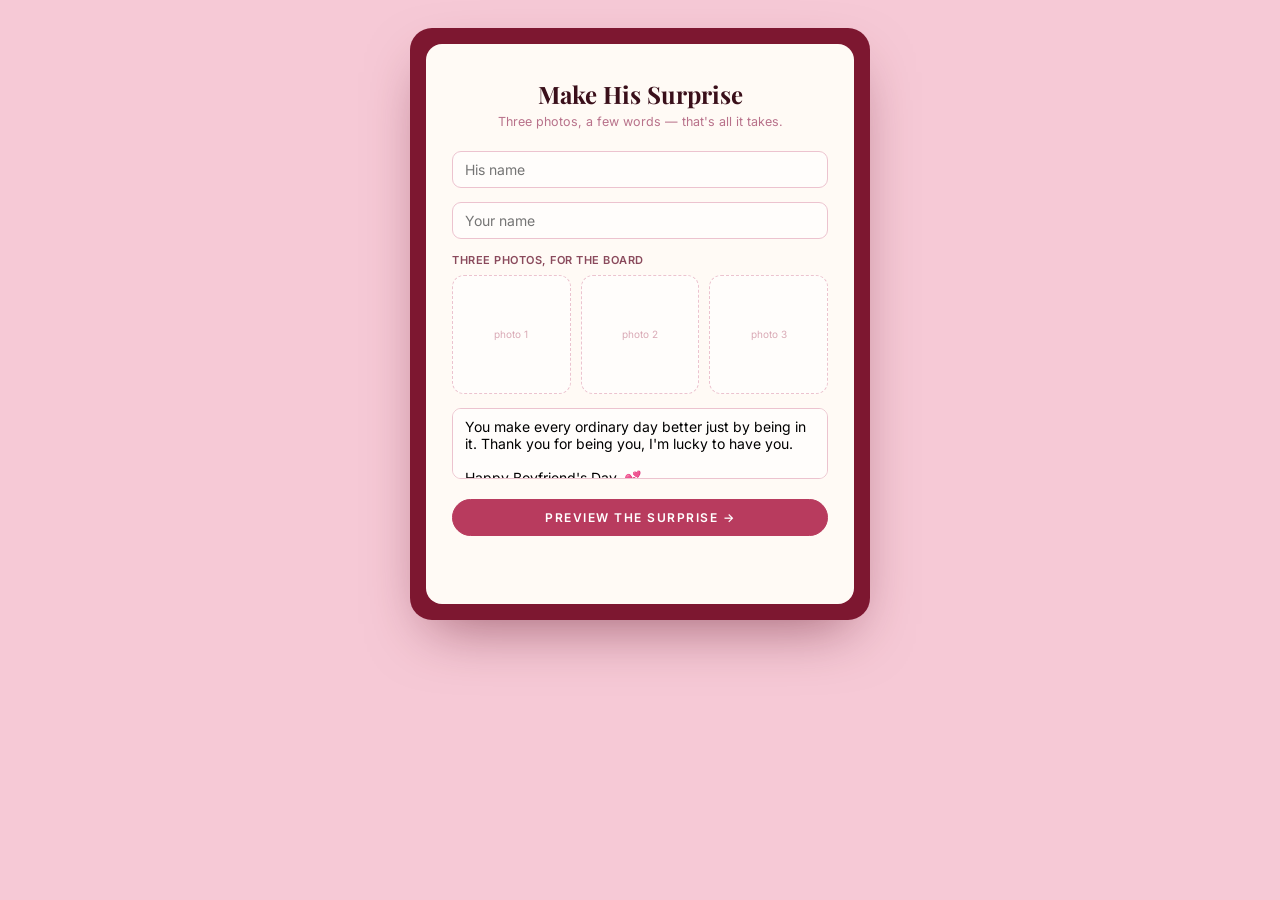
==== commit b7649ea3: "Update index.html" ====
--- a/index.html
+++ b/index.html
@@ -3,13 +3,14 @@
 <head>
 <meta charset="UTF-8" />
 <meta name="viewport" content="width=device-width, initial-scale=1.0" />
-<title>Happy Girlfriend's Day 💕</title>
+<title>Happy Boyfriend's Day 💕</title>
 <link rel="preconnect" href="https://fonts.googleapis.com" />
 <link rel="preconnect" href="https://fonts.gstatic.com" crossorigin />
 <link href="https://fonts.googleapis.com/css2?family=Playfair+Display:ital,wght@0,600;0,700;1,500;1,600&family=Dancing+Script:wght@500;600;700&family=Inter:wght@400;500;600&display=swap" rel="stylesheet" />
 <script src="https://checkout.razorpay.com/v1/checkout.js"></script>
 <script src="https://cdn.jsdelivr.net/npm/@supabase/supabase-js@2"></script>
 <script src="https://cdnjs.cloudflare.com/ajax/libs/jspdf/2.5.1/jspdf.umd.min.js"></script>
+  
 <script>
   // runs immediately, before the body paints — if this is a shared link
   // (?id=... or ?d=...) mark <html> so CSS can hide the edit form and show
@@ -187,6 +188,7 @@
 </style>
 </head>
 <body>
+<audio id="bg-song" src="song.mp3" loop preload="auto"></audio>
 
 <div class="frame" id="frame">
   <div class="frame-pattern"></div>
@@ -209,11 +211,11 @@
           <button class="btn-ghost btn-sm" style="flex:1" onclick="discardPendingOrder()">Discard</button>
         </div>
       </div>
-      <div class="font-display" style="font-size:24px;font-weight:700;color:#3a0f1a;text-align:center;margin-bottom:4px">Make Her Surprise</div>
+      <div class="font-display" style="font-size:24px;font-weight:700;color:#3a0f1a;text-align:center;margin-bottom:4px">Make His Surprise</div>
       <p style="text-align:center;color:#b8718a;font-size:12.5px;margin-bottom:22px">Three photos, a few words — that's all it takes.</p>
 
       <div style="display:flex;flex-direction:column;gap:14px">
-        <input id="in-recipient" class="inp" placeholder="Her name" />
+        <input id="in-recipient" class="inp" placeholder="His name" />
         <input id="in-sender" class="inp" placeholder="Your name" />
 
         <div>
@@ -226,13 +228,9 @@
           <input type="file" id="file-input" accept="image/*" class="hidden" style="display:none" />
         </div>
 
-        <textarea id="in-message" class="inp" rows="7" style="resize:none">I know I don't say it enough, so let me say it properly today: you are, hands down, the best part of my life.
-
-You turn the most ordinary days into something worth remembering — a random Tuesday feels a little more magical just because you're in it. Your laugh is my favorite sound, your hugs are my favorite place, and your heart is honestly the softest, kindest thing I know.
-
-Thank you for choosing me, again and again, even on the days I don't make it easy. I promise to keep choosing you right back — today, tomorrow, and every ordinary Tuesday after that.
-
-Happy Girlfriend's Day, my love. You're stuck with me forever now. 💕</textarea>
+        <textarea id="in-message" class="inp" rows="3" style="resize:none">You make every ordinary day better just by being in it. Thank you for being you, I'm lucky to have you.
+
+Happy Boyfriend's Day. 💕</textarea>
       </div>
 
       <div id="intake-err" style="display:none;color:#c62828;font-size:12px;margin-top:10px">Add both names and a message first.</div>
@@ -242,7 +240,7 @@
     <!-- ============ STEP PAY — COUPON + PAYMENT ============ -->
     <section id="step-payment" style="display:none;flex:1;flex-direction:column;padding:34px 26px">
       <div class="font-display" style="font-size:22px;font-weight:700;color:#3a0f1a;text-align:center;margin-bottom:6px">Almost there</div>
-      <p style="text-align:center;color:#b8718a;font-size:12.5px;margin-bottom:26px">Unlock the link to send it to her.</p>
+      <p style="text-align:center;color:#b8718a;font-size:12.5px;margin-bottom:26px">Unlock the link to send it to him.</p>
 
       <div style="background:#fff2f5;border-radius:14px;padding:20px;text-align:center;margin-bottom:18px">
         <div style="font-size:11px;letter-spacing:1.5px;text-transform:uppercase;color:#b8718a;margin-bottom:6px">Total</div>
@@ -273,7 +271,7 @@
     <!-- ============ STEP LINK — SHAREABLE LINK ============ -->
     <section id="step-linkout" style="display:none;flex:1;flex-direction:column;align-items:center;justify-content:center;padding:36px 26px;text-align:center">
       <div class="font-display fade-up" style="font-size:22px;font-weight:700;color:#3a0f1a;margin-bottom:10px">It's ready 💕</div>
-      <p style="color:#b8718a;font-size:12.5px;margin-bottom:20px">Copy this link and send it to her.</p>
+      <p style="color:#b8718a;font-size:12.5px;margin-bottom:20px">Copy this link and send it to him.</p>
       <div style="display:flex;gap:8px;width:100%">
         <input id="out-link" class="inp" readonly style="font-size:11px" />
         <button class="btn btn-sm" onclick="copyLink()">Copy</button>
@@ -288,7 +286,7 @@
       <div class="phone-bg">
         <div class="phone-time">
           <div class="hh" id="notif-clock">9:41</div>
-          <div class="dd">Girlfriend's Day</div>
+          <div class="dd">Boyfriend's Day</div>
         </div>
 
         <div class="notif">
@@ -330,7 +328,7 @@
     <!-- ============ STEP 2 — ENVELOPE ============ -->
     <section id="step-envelope" style="display:none;flex:1;flex-direction:column;align-items:center;justify-content:center;padding:36px 26px;text-align:center">
       <button id="env-edit-btn" class="btn-ghost btn-sm" style="position:absolute;top:14px;left:14px;z-index:5" onclick="goBackTo('step-intake')">← Edit</button>
-      <div class="font-display fade-up" style="font-size:26px;font-weight:700;color:#3a0f1a;margin-bottom:26px" id="env-title">Happy Girlfriend's Day</div>
+      <div class="font-display fade-up" style="font-size:26px;font-weight:700;color:#3a0f1a;margin-bottom:26px" id="env-title">Happy Boyfriend's Day</div>
 
       <div id="envelope" class="fade-up" onclick="openEnvelope()" style="cursor:pointer;width:230px;position:relative;perspective:600px">
         <div style="width:230px;height:150px;background:#fff6f0;border-radius:6px;position:relative;box-shadow:0 16px 30px -12px rgba(90,10,30,.35);overflow:hidden">
@@ -367,7 +365,7 @@
       <div class="font-display fade-up" style="font-size:14.5px;font-style:italic;color:#3a0f1a;margin-top:24px;max-width:260px;line-height:1.65">
         Every hug, every quiet moment, every little "us" — that's what this is for.
       </div>
-      <div class="font-script fade-up" style="font-size:15px;color:#b8718a;margin-top:6px">happy girlfriend's day 💕</div>
+      <div class="font-script fade-up" style="font-size:15px;color:#b8718a;margin-top:6px">happy boyfriend's day 💕</div>
 
       <button class="btn fade-up" style="margin-top:28px" onclick="goTo('step-letter')">Open the letter →</button>
     </section>
@@ -394,19 +392,19 @@
 
     <!-- ============ STEP 3.5 — CERTIFICATION / AGREEMENT ============ -->
     <section id="step-agreement" style="display:none;flex:1;flex-direction:column;padding:30px 24px 24px">
-      <div class="font-display" style="font-size:19px;font-weight:700;color:#3a0f1a;text-align:center;margin-bottom:2px">Certificate of Official Girlfriend-ness</div>
+      <div class="font-display" style="font-size:19px;font-weight:700;color:#3a0f1a;text-align:center;margin-bottom:2px">Certificate of Official Boyfriend-ness</div>
       <div class="font-script" style="font-size:15px;color:#b83b5e;text-align:center;margin-bottom:16px">read carefully, tick honestly</div>
 
       <div class="agree-card">
-        <div style="font-size:11px;color:#b8718a;margin-bottom:10px;font-family:'Inter',sans-serif">By continuing, <b id="agree-recipient-name" style="color:#3a0f1a">she</b> confirms the following is true:</div>
-
-        <div class="agree-item"><div class="agree-check locked">✓</div><div>Puts up with his jokes, every single time</div></div>
+        <div style="font-size:11px;color:#b8718a;margin-bottom:10px;font-family:'Inter',sans-serif">By continuing, <b id="agree-recipient-name" style="color:#3a0f1a">he</b> confirms the following is true:</div>
+
+        <div class="agree-item"><div class="agree-check locked">✓</div><div>Puts up with her jokes, every single time</div></div>
         <div class="agree-item"><div class="agree-check locked">✓</div><div>Steals the blanket and somehow still gets the credit</div></div>
-        <div class="agree-item"><div class="agree-check locked">✓</div><div>Always right, even when she isn't — especially then</div></div>
+        <div class="agree-item"><div class="agree-check locked">✓</div><div>Always right, even when he isn't — especially then</div></div>
         <div class="agree-item"><div class="agree-check locked">✓</div><div>Makes an ordinary Tuesday feel like a good day</div></div>
         <div class="agree-item agree-final-row" onclick="toggleAgree()">
           <div class="agree-check final" id="agree-final-check"></div>
-          <div><b>Officially agrees to stay his favorite person — no takebacks, no expiry</b></div>
+          <div><b>Officially agrees to stay her favorite person — no takebacks, no expiry</b></div>
         </div>
 
         <div class="agree-terms">
@@ -427,7 +425,7 @@
     <!-- ============ STEP 4 — VISION BOARD (pinterest-style masonry, final) ============ -->
     <section id="step-gallery" style="display:none;flex:1;flex-direction:column;padding:28px 22px 24px;text-align:center;overflow-y:auto">
       <div class="font-script fade-up" style="font-size:22px;color:#3a0f1a;margin-bottom:4px">every little moment, with you</div>
-      <div class="fade-up" style="font-size:10.5px;letter-spacing:1px;color:#cda5ae;text-transform:uppercase;margin-bottom:16px">pinned, just for her</div>
+      <div class="fade-up" style="font-size:10.5px;letter-spacing:1px;color:#cda5ae;text-transform:uppercase;margin-bottom:16px">pinned, just for him</div>
 
       <div class="board-masonry">
 
@@ -473,7 +471,7 @@
 
         <!-- quote, full width -->
         <div class="board-item full-span fade-up" style="padding:0 4px">
-          <div class="board-quote">You're not just my girlfriend — you're my best friend, my safe place, and my greatest blessing.</div>
+          <div class="board-quote">You're not just my boyfriend — you're my best friend, my safe place, and my greatest blessing.</div>
         </div>
 
         <!-- focus photo 3 (user upload #3) -->
@@ -636,11 +634,11 @@
   state.recipient = recipient; state.sender = sender; state.message = message;
 
   document.getElementById('notif-sender-name').textContent = sender;
-  document.getElementById('env-title').textContent = `Happy Girlfriend's Day`;
+  document.getElementById('env-title').textContent = `Happy Boyfriend's Day`;
   document.getElementById('env-photo').src = state.photos[0] || 'photo1.jpeg';
   document.getElementById('letter-name').textContent = recipient;
   document.getElementById('letter-sender').textContent = sender;
-  document.getElementById('agree-recipient-name').textContent = recipient || 'she';
+  document.getElementById('agree-recipient-name').textContent = recipient || 'he';
   populateBoard(state.photos);
 
   goTo('step-notifications');
@@ -767,7 +765,7 @@
     key: RAZORPAY_KEY,
     amount: currentPrice * 100,
     currency: 'INR',
-    name: "Girlfriend's Day Surprise",
+    name: "Boyfriend's Day Surprise",
     description: `Surprise for ${state.recipient}`,
     handler: function(response){
       // payment is confirmed — persist immediately, before any upload/DB call,
@@ -859,11 +857,11 @@
     document.getElementById('out-link').value = link;
 
     document.getElementById('notif-sender-name').textContent = order.sender;
-    document.getElementById('env-title').textContent = `Happy Girlfriend's Day`;
+    document.getElementById('env-title').textContent = `Happy Boyfriend's Day`;
     document.getElementById('env-photo').src = urls[0] || 'photo1.jpeg';
     document.getElementById('letter-name').textContent = order.recipient;
     document.getElementById('letter-sender').textContent = order.sender;
-    document.getElementById('agree-recipient-name').textContent = order.recipient || 'she';
+    document.getElementById('agree-recipient-name').textContent = order.recipient || 'he';
     state.message = order.message;
     state.photos = urls;
     populateBoard(state.photos);
@@ -917,8 +915,19 @@
   });
 }
 
+/* ---------- song ---------- */
+function playSong(){
+  const a = document.getElementById('bg-song');
+  if(a) a.play().catch(e=>console.warn('song blocked', e));
+}
+function stopSong(){
+  const a = document.getElementById('bg-song');
+  if(a){ a.pause(); a.currentTime = 0; }
+}
+
 /* ---------- notification tap ---------- */
 function openNotification(){
+  playSong();
   goTo('step-envelope');
 }
 
@@ -1031,8 +1040,8 @@
     const canvas = document.createElement('canvas');
     canvas.width = w; canvas.height = h;
     const ctx = canvas.getContext('2d');
-    const sender = state.sender || 'Him';
-    const recipient = state.recipient || 'Her';
+    const sender = state.sender || 'Her';
+    const recipient = state.recipient || 'Him';
 
     // cream paper
     ctx.fillStyle = '#fff8ee';
@@ -1086,7 +1095,7 @@
     ctx.fillText('EXHIBIT LOVE', w/2, 178);
 
     ctx.font = 'italic 700 34px "Playfair Display"'; ctx.fillStyle = INK;
-    wrapCanvasText(ctx, 'Certificate of Official Girlfriend-ness', w/2, 222, w-260, 42);
+    wrapCanvasText(ctx, 'Certificate of Official Boyfriend-ness', w/2, 222, w-260, 42);
 
     ctx.font = '500 14px "Inter"'; ctx.fillStyle = ROSE;
     ctx.fillText('Awarded With Full Honors, No Objections Raised', w/2, 288);
@@ -1165,7 +1174,7 @@
     const { jsPDF } = window.jspdf;
     const pdf = new jsPDF({ orientation:'portrait', unit:'px', format:[w,h] });
     pdf.addImage(dataUrl, 'PNG', 0, 0, w, h);
-    pdf.save(`girlfriend-certificate-${(state.recipient || 'certificate').replace(/\s+/g,'-').toLowerCase()}.pdf`);
+    pdf.save(`boyfriend-certificate-${(state.recipient || 'certificate').replace(/\s+/g,'-').toLowerCase()}.pdf`);
   }catch(err){
     console.error('Certificate generation failed', err);
     alert("Couldn't generate the certificate — try again.");
@@ -1196,6 +1205,7 @@
   el.style.display = 'flex';
   el.classList.remove('fade-up'); void el.offsetWidth; el.classList.add('fade-up');
   if(id === 'step-letter') typewriterLetter(state.message);
+  if(id === 'step-intake') stopSong();
 }
 function restartFlow(){
   document.getElementById('env-flap').style.transform = 'scaleY(1)';
@@ -1220,11 +1230,11 @@
   state.photos = photos;
 
   document.getElementById('notif-sender-name').textContent = sender;
-  document.getElementById('env-title').textContent = `Happy Girlfriend's Day`;
+  document.getElementById('env-title').textContent = `Happy Boyfriend's Day`;
   document.getElementById('env-photo').src = photos[0] || 'photo1.jpeg';
   document.getElementById('letter-name').textContent = recipient;
   document.getElementById('letter-sender').textContent = sender;
-  document.getElementById('agree-recipient-name').textContent = recipient || 'she';
+  document.getElementById('agree-recipient-name').textContent = recipient || 'he';
   populateBoard(photos);
 
   document.getElementById('gallery-actions').innerHTML = '<button class="btn-ghost" onclick="goTo(\'step-agreement\')">← Back</button>';
